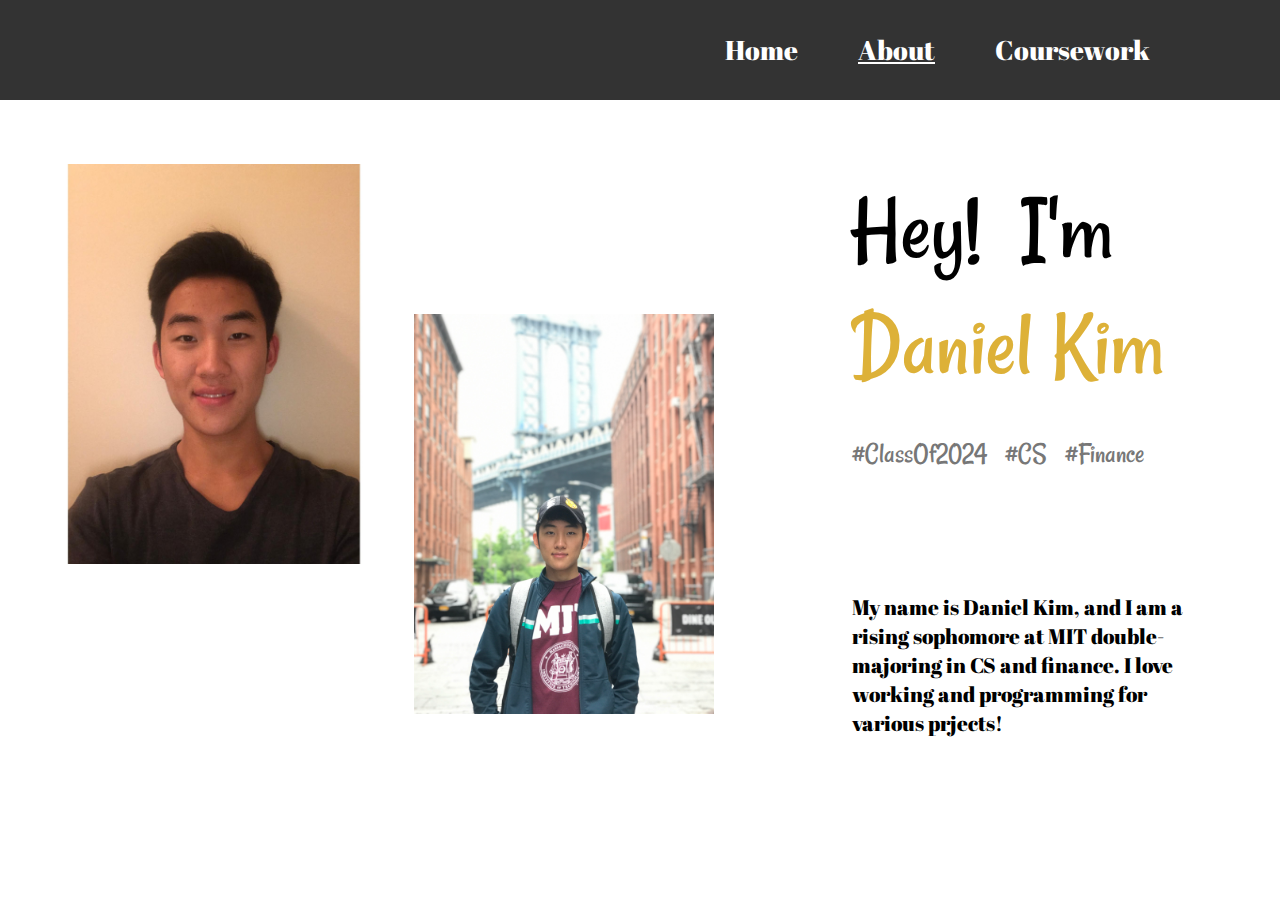
==== pages/about.html @ c098ceff "coursework page added" ====
<!DOCTYPE html>

<html lang="en">
    <style>

        @import url('https://fonts.googleapis.com/css2?family=Abril+Fatface&display=swap');
        @import url('https://fonts.googleapis.com/css2?family=Rancho&display=swap');

		.Navbar {
			display: flex;
			align-items: center;
			justify-content: flex-end;
			background: #333333;
			height: 100px;
			padding-right: 100px;
		}

		.Navbar-options {
			display: flex;
			font-family: 'Abril Fatface', cursive;
			font-size: 20pt;
			text-decoration: none;
			color: white;
			margin: 0 30px;
		}

        .body {
			margin: 0;
			height: 100%;
            display: flex;
			/* background-size: 100%;
			background-repeat: no-repeat; */
		}

        .picture-Container {
            margin: 3%;
            padding: 2%;
            border: 3px;
            border-color: #333333;
            display: flex;
            width: 650px;
        }

        .text-container {
            margin: 3%;
            padding: 2%;
            border: 3px;
            width: 900px;
                /* border-style: solid;
                border-color: #999; */
        }

        .text-Name {
            font-family: 'Rancho', cursive;
            font-size: 70pt;
            margin: 8px;
        }

        .text-Hashtags {
            font-family: 'Rancho', cursive;
            font-size: 22pt;
            color: #777;
            margin: 32px 0 0 10px;
        }

        .text-Description {
            font-family: 'Abril Fatface', cursive;
            font-size: 16pt;
            margin: 120px 0 0 10px;
        }

    </style>

    <div class="Navbar">
        <a href="../index.html" style="text-decoration: none;"><span class="Navbar-options">Home</span></a>
        <a href="./about.html" style="text-decoration-color: white;"><span class="Navbar-options">About</span></a>
		<a href="./coursework.html" style="text-decoration: none;"><span class="Navbar-options">Coursework</span></a>
    </div>


    <body style="margin: 0">
        <div class="body">
            <div class="picture-Container">
                <div>
                    <img src="../statics/images/headshot.jpg" style="width: 300px; height: 400px">
                </div>
                <div>
                    <div style="height: 150px"></div>
                    <img src="../statics/images/profile.jpg" style="width: 300px; height: 400px; margin-left: 50px;">
                </div>
            </div>

            <div class="text-container">
                <p class="text-Name"> Hey!&nbsp I'm <span style="color: #DDB138;">Daniel Kim</span></p>
                <p class="text-Hashtags">#ClassOf2024 &nbsp #CS &nbsp #Finance</p>
                <p class="text-Description">My name is Daniel Kim, and I am a rising sophomore at MIT double-majoring in CS and finance. I love working and programming for various prjects!</p>
            </div>
        </div>
            
    </body>

</html>
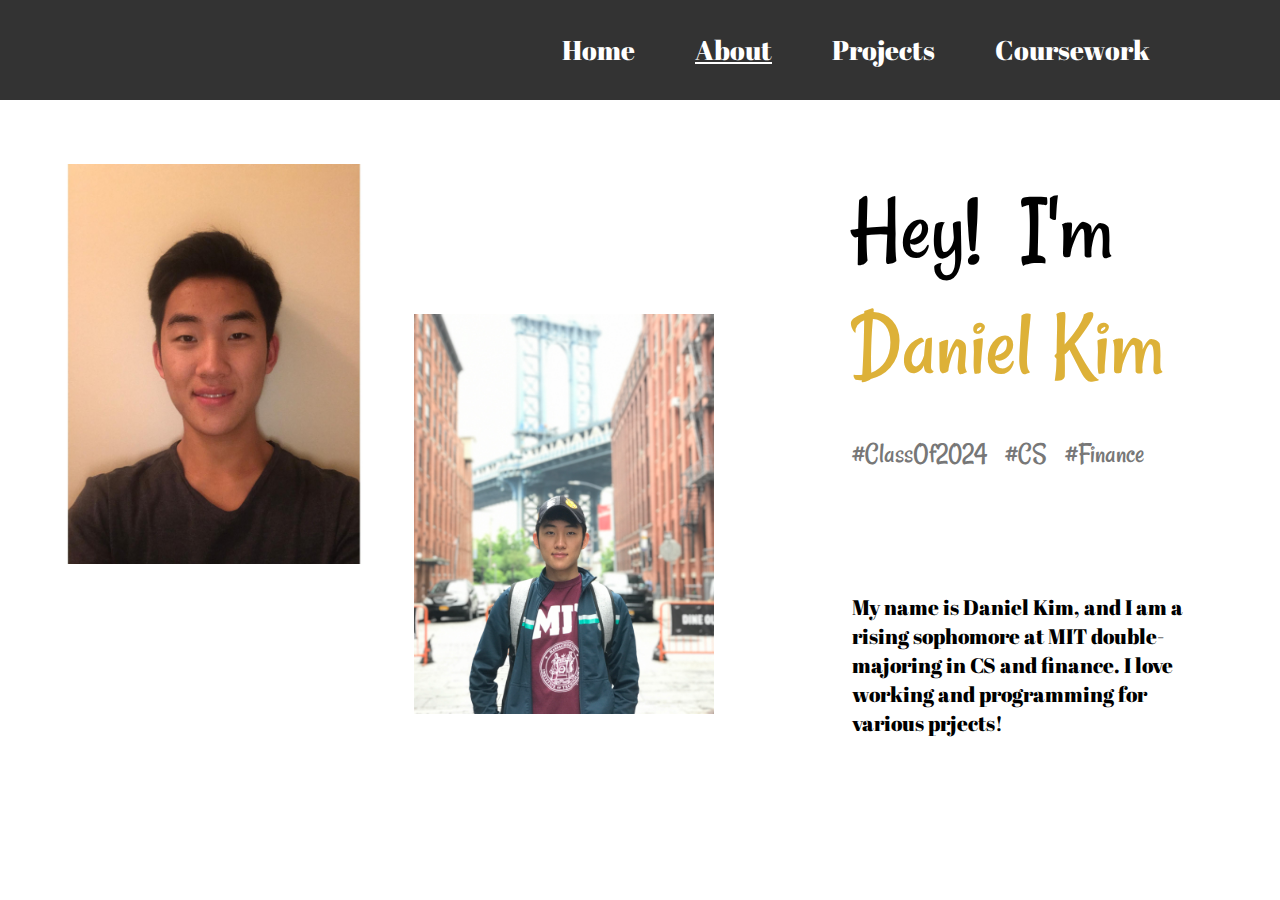
==== commit 8aa25e5f: "coursework and projects pages added" ====
--- a/pages/about.html
+++ b/pages/about.html
@@ -24,12 +24,15 @@
 			margin: 0 30px;
 		}
 
+        .Navbar-options:hover {
+			color: #888;
+			text-decoration-color: yellow;
+		}
+
         .body {
 			margin: 0;
 			height: 100%;
             display: flex;
-			/* background-size: 100%;
-			background-repeat: no-repeat; */
 		}
 
         .picture-Container {
@@ -71,14 +74,15 @@
 
     </style>
 
-    <div class="Navbar">
-        <a href="../index.html" style="text-decoration: none;"><span class="Navbar-options">Home</span></a>
-        <a href="./about.html" style="text-decoration-color: white;"><span class="Navbar-options">About</span></a>
-		<a href="./coursework.html" style="text-decoration: none;"><span class="Navbar-options">Coursework</span></a>
-    </div>
-
 
     <body style="margin: 0">
+        <div class="Navbar">
+            <a href="../index.html" style="text-decoration: none;"><span class="Navbar-options">Home</span></a>
+            <a href="./about.html" style="text-decoration: none;"><span style="text-decoration: underline" class="Navbar-options">About</span></a>
+            <a href="./projects.html" style="text-decoration: none;"><span class="Navbar-options">Projects</span></a>
+            <a href="./coursework.html" style="text-decoration: none;"><span class="Navbar-options">Coursework</span></a>
+        </div>
+
         <div class="body">
             <div class="picture-Container">
                 <div>
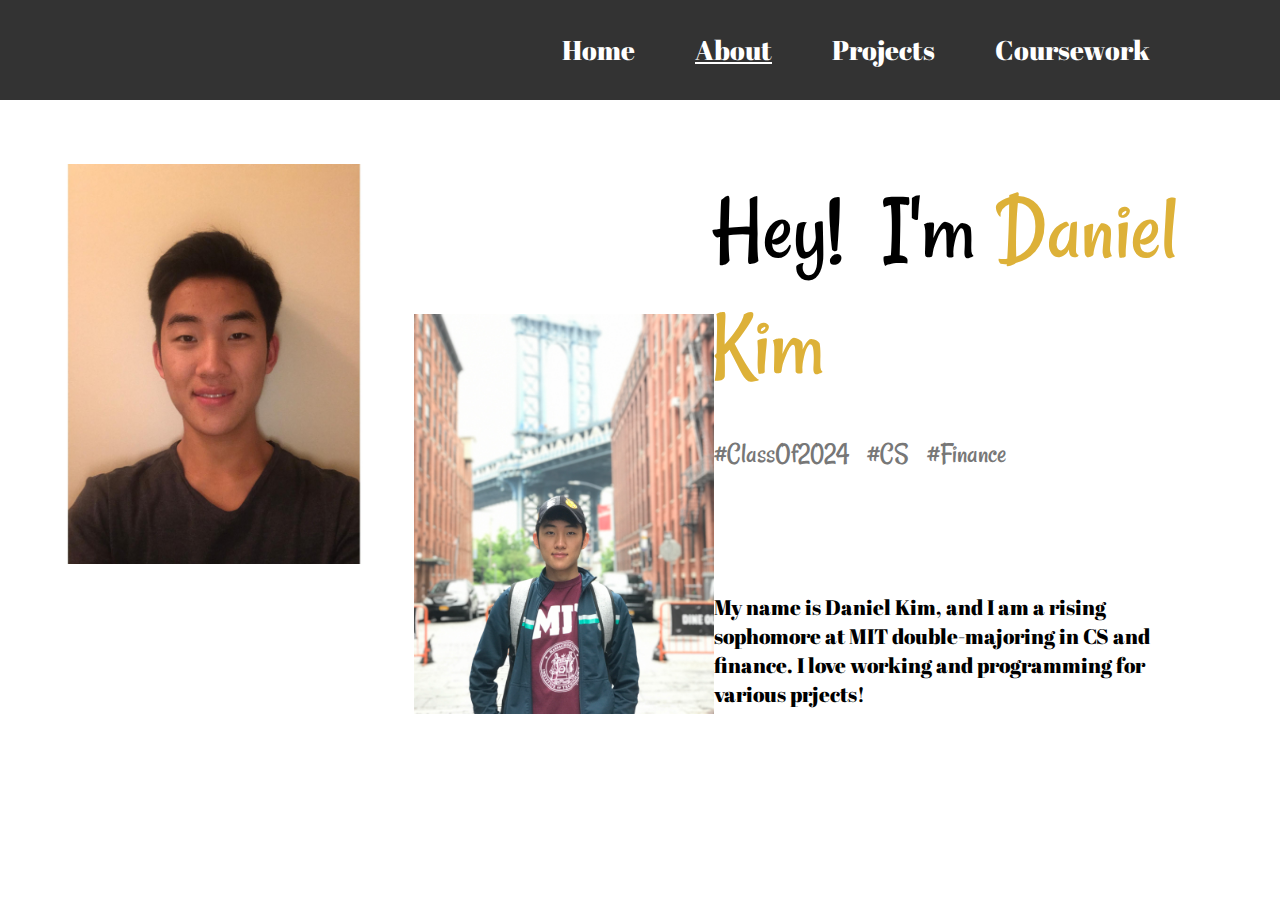
==== commit a4227614: "coursework general outline done" ====
--- a/pages/about.html
+++ b/pages/about.html
@@ -26,7 +26,6 @@
 
         .Navbar-options:hover {
 			color: #888;
-			text-decoration-color: yellow;
 		}
 
         .body {
@@ -41,7 +40,7 @@
             border: 3px;
             border-color: #333333;
             display: flex;
-            width: 650px;
+            width: 40%;
         }
 
         .text-container {
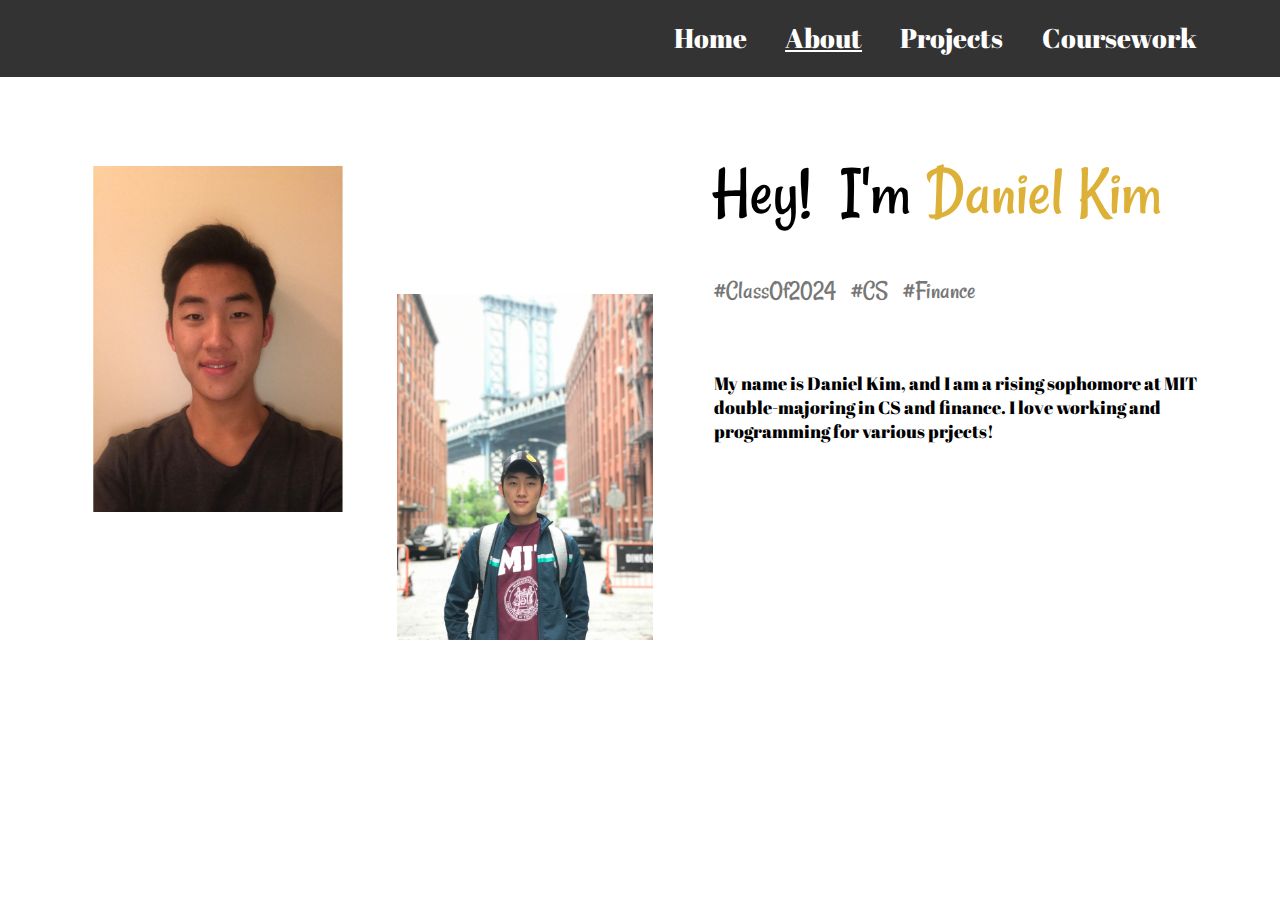
==== commit 14a679d7: "All the pages done" ====
--- a/pages/about.html
+++ b/pages/about.html
@@ -11,8 +11,8 @@
 			align-items: center;
 			justify-content: flex-end;
 			background: #333333;
-			height: 100px;
-			padding-right: 100px;
+            height: 6vw;
+	        padding-right: 5vw;
 		}
 
 		.Navbar-options {
@@ -21,12 +21,18 @@
 			font-size: 20pt;
 			text-decoration: none;
 			color: white;
-			margin: 0 30px;
+			margin: 0 1.5vw;
 		}
 
         .Navbar-options:hover {
 			color: #888;
 		}
+
+        @media (max-width: 1000px) {
+            .Navbar-options {
+                font-size: 2.5vw;
+            }
+        }
 
         .body {
 			margin: 0;
@@ -43,6 +49,16 @@
             width: 40%;
         }
 
+        .picture {
+            width: 300px;
+            height: 400px;
+            margin: 2vw;
+        }
+
+        .empty-top {
+            height: 10vw;
+        }
+
         .text-container {
             margin: 3%;
             padding: 2%;
@@ -54,25 +70,44 @@
 
         .text-Name {
             font-family: 'Rancho', cursive;
-            font-size: 70pt;
+            font-size: 67pt;
             margin: 8px;
         }
 
         .text-Hashtags {
             font-family: 'Rancho', cursive;
-            font-size: 22pt;
+            font-size: 24pt;
             color: #777;
-            margin: 32px 0 0 10px;
+            margin: 40px 0 0 10px;
         }
 
         .text-Description {
             font-family: 'Abril Fatface', cursive;
             font-size: 16pt;
-            margin: 120px 0 0 10px;
+            margin: 80px 0 0 10px;
+        }
+
+        @media (max-width: 1620px) {
+            .picture {
+                width: 20vw;
+                height: 27vw;
+            }
+            .text-Name {
+                font-size: 5.5vw;
+            }
+            .text-Hashtags {
+                font-size: 2vw;
+                margin: 3vw 0 0 10px;
+            }
+            .text-Description {
+                font-size: 1.4vw;
+                margin: 5vw 0 0 10px;
+            }
         }
 
     </style>
 
+    <head><link rel="icon" href="../statics/images/seniorpic.jpg"></head>
 
     <body style="margin: 0">
         <div class="Navbar">
@@ -85,11 +120,11 @@
         <div class="body">
             <div class="picture-Container">
                 <div>
-                    <img src="../statics/images/headshot.jpg" style="width: 300px; height: 400px">
+                    <img src="../statics/images/headshot.jpg" class="picture">
                 </div>
                 <div>
-                    <div style="height: 150px"></div>
-                    <img src="../statics/images/profile.jpg" style="width: 300px; height: 400px; margin-left: 50px;">
+                    <div class="empty-top"></div>
+                    <img src="../statics/images/profile.jpg" class="picture">
                 </div>
             </div>
 
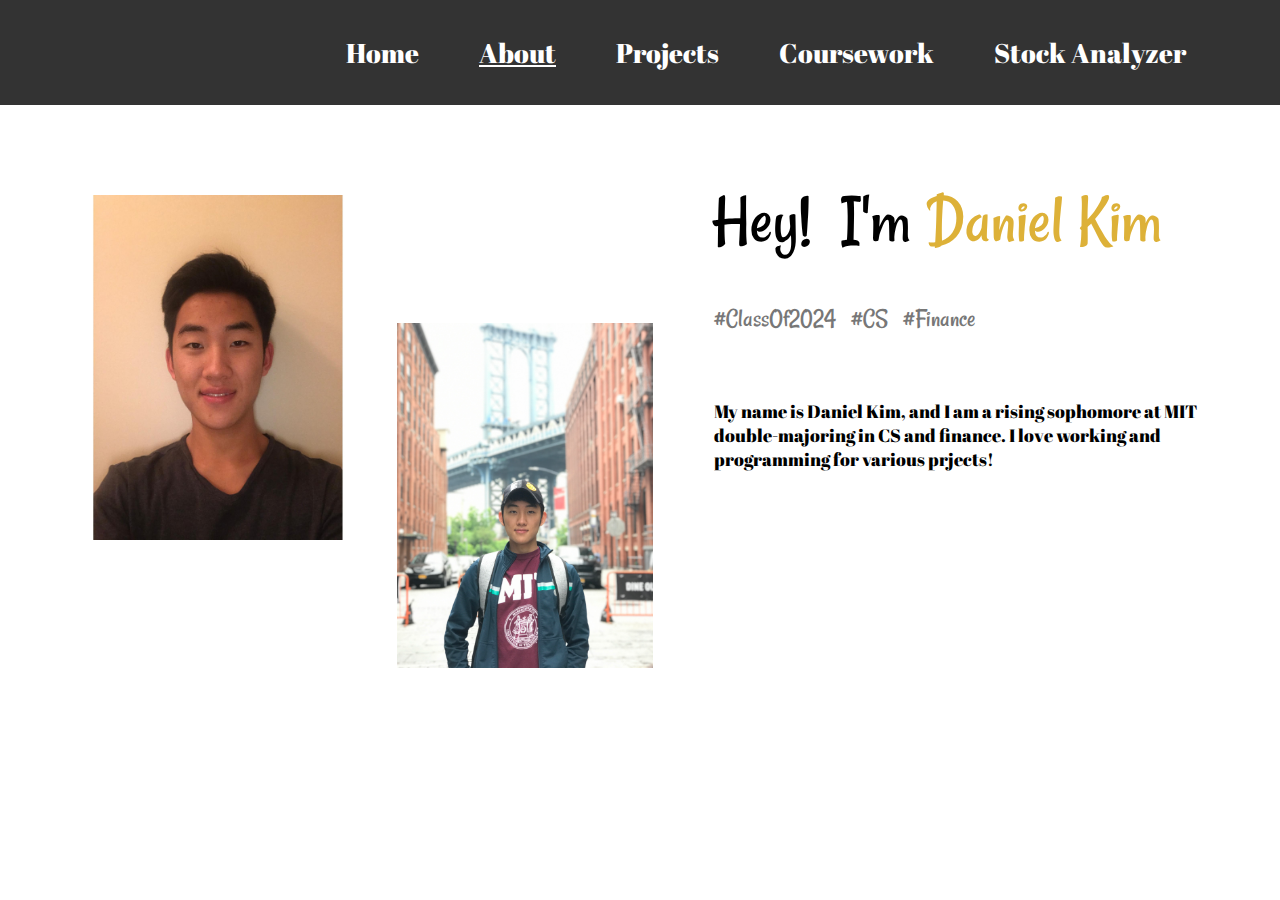
==== commit 605746de: "basic page added" ====
--- a/pages/about.html
+++ b/pages/about.html
@@ -1,111 +1,8 @@
 <!DOCTYPE html>
 
+<link rel="stylesheet" type="text/css" href="about.css" />
+
 <html lang="en">
-    <style>
-
-        @import url('https://fonts.googleapis.com/css2?family=Abril+Fatface&display=swap');
-        @import url('https://fonts.googleapis.com/css2?family=Rancho&display=swap');
-
-		.Navbar {
-			display: flex;
-			align-items: center;
-			justify-content: flex-end;
-			background: #333333;
-            height: 6vw;
-	        padding-right: 5vw;
-		}
-
-		.Navbar-options {
-			display: flex;
-			font-family: 'Abril Fatface', cursive;
-			font-size: 20pt;
-			text-decoration: none;
-			color: white;
-			margin: 0 1.5vw;
-		}
-
-        .Navbar-options:hover {
-			color: #888;
-		}
-
-        @media (max-width: 1000px) {
-            .Navbar-options {
-                font-size: 2.5vw;
-            }
-        }
-
-        .body {
-			margin: 0;
-			height: 100%;
-            display: flex;
-		}
-
-        .picture-Container {
-            margin: 3%;
-            padding: 2%;
-            border: 3px;
-            border-color: #333333;
-            display: flex;
-            width: 40%;
-        }
-
-        .picture {
-            width: 300px;
-            height: 400px;
-            margin: 2vw;
-        }
-
-        .empty-top {
-            height: 10vw;
-        }
-
-        .text-container {
-            margin: 3%;
-            padding: 2%;
-            border: 3px;
-            width: 900px;
-                /* border-style: solid;
-                border-color: #999; */
-        }
-
-        .text-Name {
-            font-family: 'Rancho', cursive;
-            font-size: 67pt;
-            margin: 8px;
-        }
-
-        .text-Hashtags {
-            font-family: 'Rancho', cursive;
-            font-size: 24pt;
-            color: #777;
-            margin: 40px 0 0 10px;
-        }
-
-        .text-Description {
-            font-family: 'Abril Fatface', cursive;
-            font-size: 16pt;
-            margin: 80px 0 0 10px;
-        }
-
-        @media (max-width: 1620px) {
-            .picture {
-                width: 20vw;
-                height: 27vw;
-            }
-            .text-Name {
-                font-size: 5.5vw;
-            }
-            .text-Hashtags {
-                font-size: 2vw;
-                margin: 3vw 0 0 10px;
-            }
-            .text-Description {
-                font-size: 1.4vw;
-                margin: 5vw 0 0 10px;
-            }
-        }
-
-    </style>
 
     <head><link rel="icon" href="../statics/images/seniorpic.jpg"></head>
 
@@ -115,6 +12,7 @@
             <a href="./about.html" style="text-decoration: none;"><span style="text-decoration: underline" class="Navbar-options">About</span></a>
             <a href="./projects.html" style="text-decoration: none;"><span class="Navbar-options">Projects</span></a>
             <a href="./coursework.html" style="text-decoration: none;"><span class="Navbar-options">Coursework</span></a>
+            <a href="./stockanalyzer.html" style="text-decoration: none;"><span class="Navbar-options">Stock Analyzer</span></a>
         </div>
 
         <div class="body">
--- a/pages/about.css
+++ b/pages/about.css
@@ -0,0 +1,95 @@
+@import url('https://fonts.googleapis.com/css2?family=Abril+Fatface&display=swap');
+@import url('https://fonts.googleapis.com/css2?family=Rancho&display=swap');
+
+.Navbar {
+    display: flex;
+    align-items: center;
+    justify-content: flex-end;
+    background: #333333;
+	height: 105px;
+	padding-right: 5vw;
+}
+
+.Navbar-options {
+    display: flex;
+    font-family: 'Abril Fatface', cursive;
+    font-size: 20pt;
+    text-decoration: none;
+    color: white;
+    margin: 0 30px;
+}
+
+.Navbar-options:hover {
+    color: #888;
+}
+
+.body {
+    margin: 0;
+    height: 100%;
+    display: flex;
+}
+
+.picture-Container {
+    margin: 3%;
+    padding: 2%;
+    border: 3px;
+    border-color: #333333;
+    display: flex;
+    width: 40%;
+}
+
+.picture {
+    width: 300px;
+    height: 400px;
+    margin: 2vw;
+}
+
+.empty-top {
+    height: 10vw;
+}
+
+.text-container {
+    margin: 3%;
+    padding: 2%;
+    border: 3px;
+    width: 900px;
+        /* border-style: solid;
+        border-color: #999; */
+}
+
+.text-Name {
+    font-family: 'Rancho', cursive;
+    font-size: 67pt;
+    margin: 8px;
+}
+
+.text-Hashtags {
+    font-family: 'Rancho', cursive;
+    font-size: 24pt;
+    color: #777;
+    margin: 40px 0 0 10px;
+}
+
+.text-Description {
+    font-family: 'Abril Fatface', cursive;
+    font-size: 16pt;
+    margin: 80px 0 0 10px;
+}
+
+@media (max-width: 1620px) {
+    .picture {
+        width: 20vw;
+        height: 27vw;
+    }
+    .text-Name {
+        font-size: 5.5vw;
+    }
+    .text-Hashtags {
+        font-size: 2vw;
+        margin: 3vw 0 0 10px;
+    }
+    .text-Description {
+        font-size: 1.4vw;
+        margin: 5vw 0 0 10px;
+    }
+}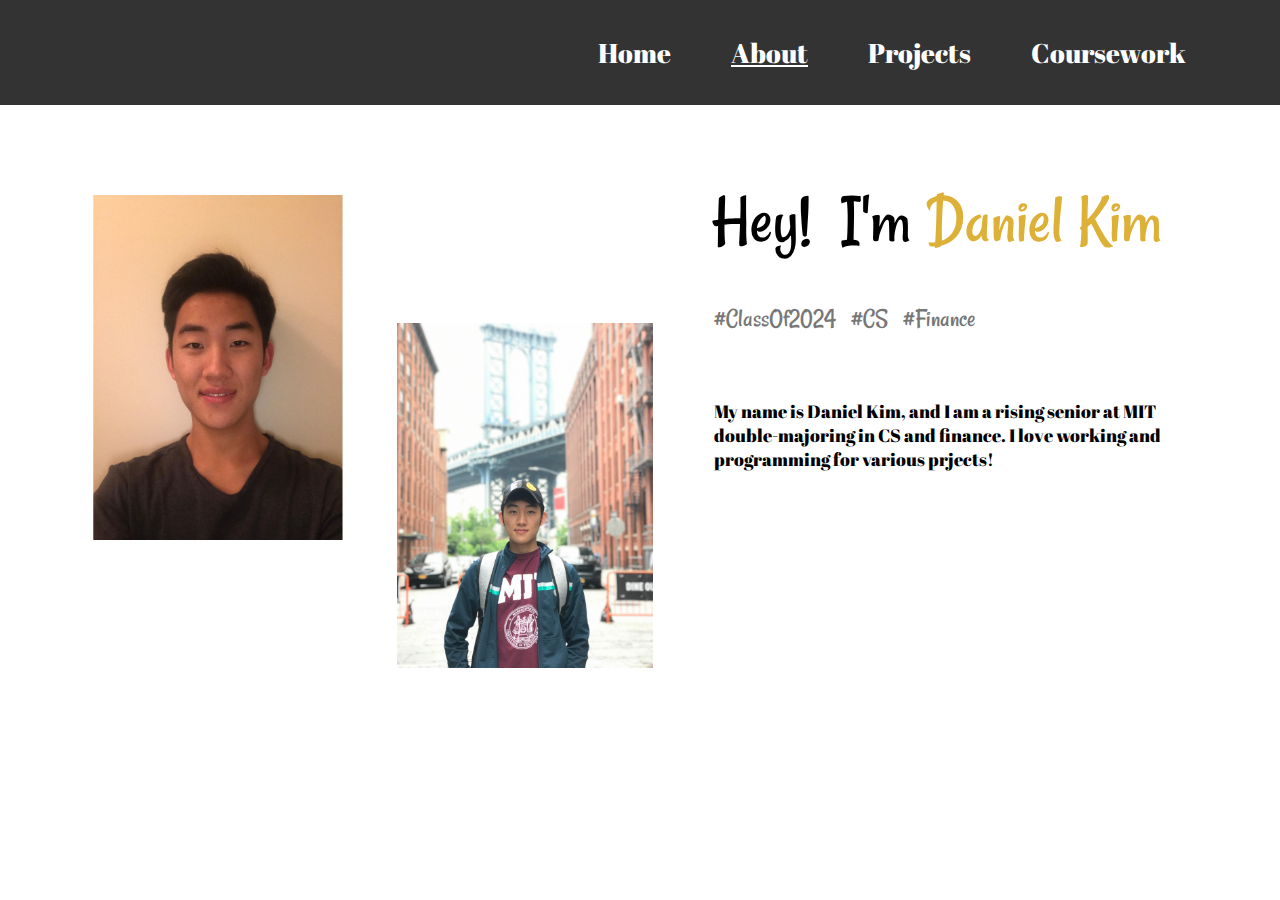
==== commit 542c366f: "senior" ====
--- a/pages/about.html
+++ b/pages/about.html
@@ -12,7 +12,6 @@
             <a href="./about.html" style="text-decoration: none;"><span style="text-decoration: underline" class="Navbar-options">About</span></a>
             <a href="./projects.html" style="text-decoration: none;"><span class="Navbar-options">Projects</span></a>
             <a href="./coursework.html" style="text-decoration: none;"><span class="Navbar-options">Coursework</span></a>
-            <a href="./stockanalyzer.html" style="text-decoration: none;"><span class="Navbar-options">Stock Analyzer</span></a>
         </div>
 
         <div class="body">
@@ -29,7 +28,7 @@
             <div class="text-container">
                 <p class="text-Name"> Hey!&nbsp I'm <span style="color: #DDB138;">Daniel Kim</span></p>
                 <p class="text-Hashtags">#ClassOf2024 &nbsp #CS &nbsp #Finance</p>
-                <p class="text-Description">My name is Daniel Kim, and I am a rising sophomore at MIT double-majoring in CS and finance. I love working and programming for various prjects!</p>
+                <p class="text-Description">My name is Daniel Kim, and I am a rising senior at MIT double-majoring in CS and finance. I love working and programming for various prjects!</p>
             </div>
         </div>
             
